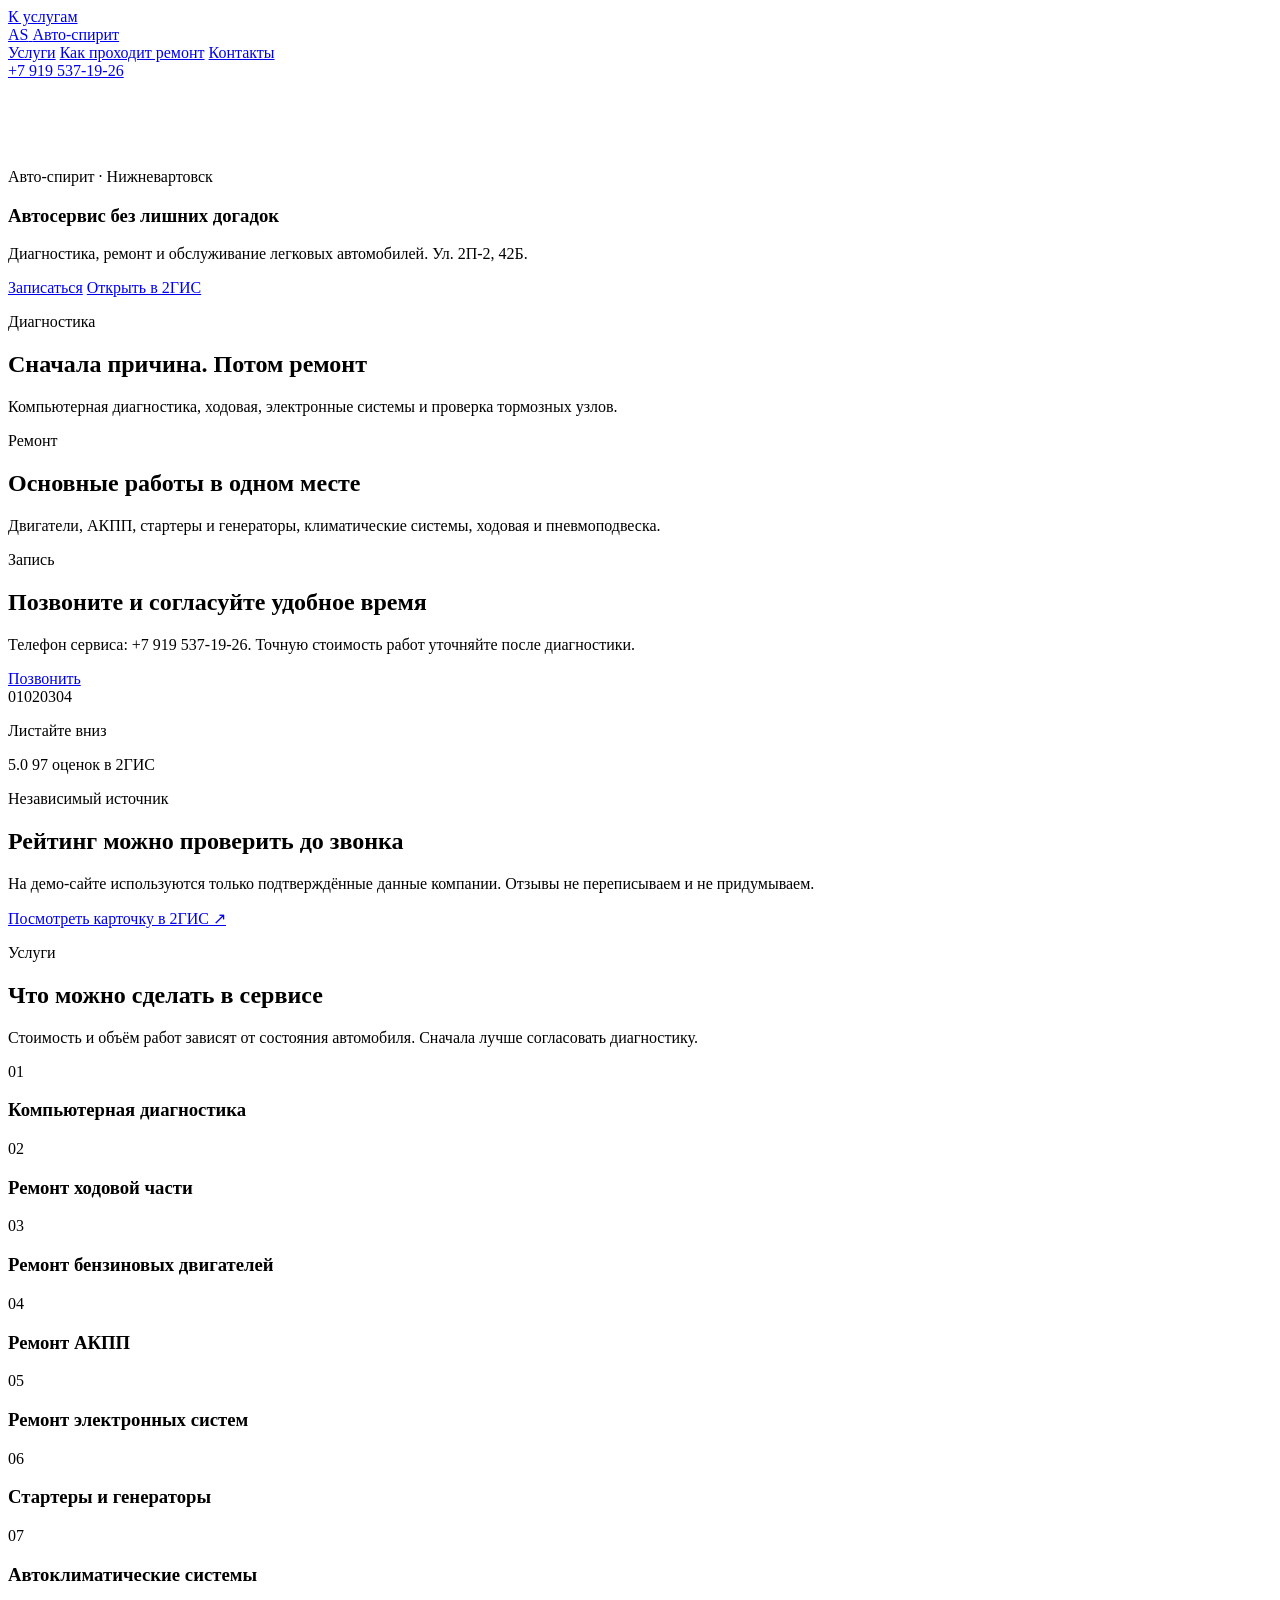
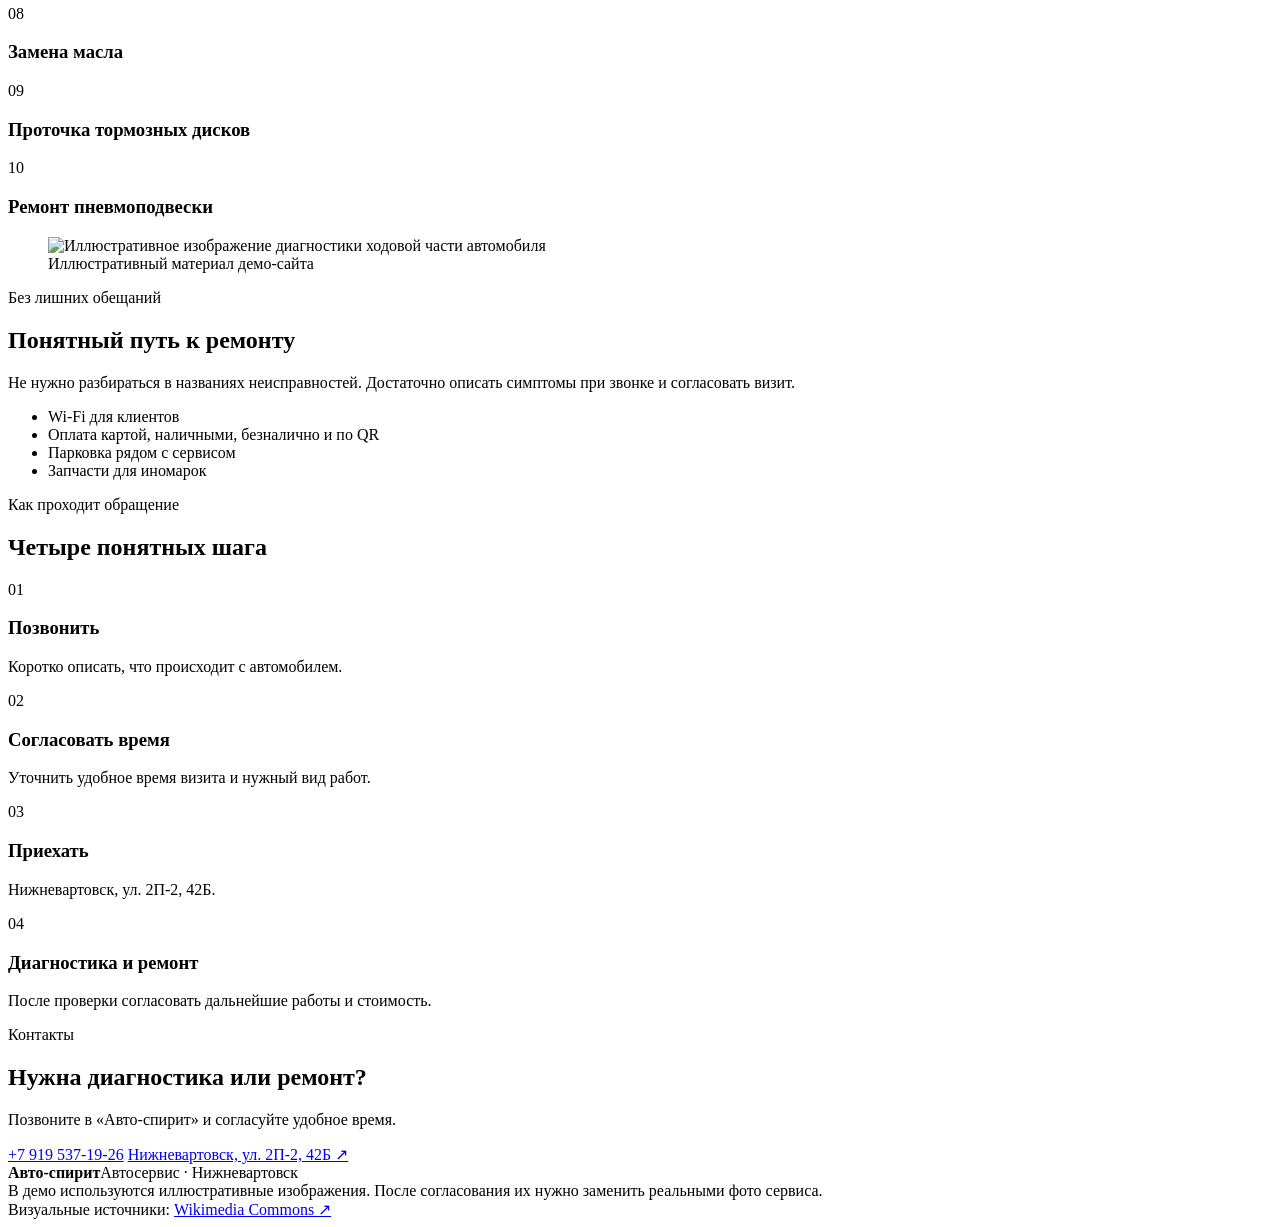
==== index.html @ ada2e163 "Build commercial landing page structure" ====
<!doctype html>
<html lang="ru">
<head>
  <meta charset="utf-8">
  <meta name="viewport" content="width=device-width, initial-scale=1, viewport-fit=cover">
  <title>Авто-спирит — автосервис в Нижневартовске</title>
  <meta name="description" content="Авто-спирит в Нижневартовске: компьютерная диагностика, ремонт ходовой, двигателей, АКПП, автоэлектрики и обслуживание автомобилей.">
  <link rel="canonical" href="https://evsavelev.github.io/auto-spirit-nizhnevartovsk/">
  <meta property="og:type" content="website">
  <meta property="og:title" content="Авто-спирит — автосервис в Нижневартовске">
  <meta property="og:description" content="Диагностика, ремонт и обслуживание автомобилей. Нижневартовск, ул. 2П-2, 42Б.">
  <meta property="og:url" content="https://evsavelev.github.io/auto-spirit-nizhnevartovsk/">
  <meta property="og:image" content="https://commons.wikimedia.org/wiki/Special:Redirect/file/Car_repair_in_an_auto_shop_with_tools_and_equipment_present_on_the_floor_and_a_partially_disassembled_vehicle_on_a_lift.jpg?width=1600">
  <meta name="theme-color" content="#0F1113">
  <link rel="icon" href="./favicon.svg" type="image/svg+xml">
  <link rel="stylesheet" href="./styles.css">
  <script type="application/ld+json">
  {
    "@context":"https://schema.org",
    "@type":"AutoRepair",
    "name":"Авто-спирит",
    "url":"https://evsavelev.github.io/auto-spirit-nizhnevartovsk/",
    "telephone":"+7 919 537-19-26",
    "address":{
      "@type":"PostalAddress",
      "streetAddress":"ул. 2П-2, 42Б",
      "addressLocality":"Нижневартовск",
      "addressRegion":"ХМАО — Югра",
      "addressCountry":"RU"
    },
    "areaServed":"Нижневартовск",
    "sameAs":["https://2gis.ru/nizhnevartovsk/firm/70000001038314457"]
  }
  </script>
</head>
<body>
  <a class="skip-link" href="#services">К услугам</a>

  <header class="site-header">
    <a class="brand" href="#top" aria-label="Авто-спирит, на первый экран">
      <span class="brand-mark" aria-hidden="true">AS</span>
      <span>Авто-спирит</span>
    </a>
    <nav class="desktop-nav" aria-label="Основная навигация">
      <a href="#services">Услуги</a>
      <a href="#process">Как проходит ремонт</a>
      <a href="#contact">Контакты</a>
    </nav>
    <a class="header-phone" href="tel:+79195371926">+7 919 537-19-26</a>
  </header>

  <main>
    <section class="story" id="top" aria-label="Основные направления автосервиса">
      <div class="story-stage">
        <div class="scene scene-1 is-active" data-scene="0">
          <img src="https://commons.wikimedia.org/wiki/Special:Redirect/file/Car_repair_in_an_auto_shop_with_tools_and_equipment_present_on_the_floor_and_a_partially_disassembled_vehicle_on_a_lift.jpg?width=1920" alt="" fetchpriority="high">
        </div>
        <div class="scene scene-2" data-scene="1">
          <img src="https://commons.wikimedia.org/wiki/Special:Redirect/file/Car_mechanic_worker_repairing_suspension_of_lifted_automobile_at_auto_repair_garage_shop.jpg?width=1600" alt="" loading="eager">
        </div>
        <div class="scene scene-3" data-scene="2">
          <img src="https://commons.wikimedia.org/wiki/Special:Redirect/file/A_vehicle_is_lifted_on_a_garage_lift.jpg?width=1600" alt="" loading="eager">
        </div>
        <div class="scene scene-4" data-scene="3">
          <img src="https://commons.wikimedia.org/wiki/Special:Redirect/file/Car_repair_in_an_auto_shop_with_tools_and_equipment_present_on_the_floor_and_a_partially_disassembled_vehicle_on_a_lift.jpg?width=1920" alt="" loading="eager">
        </div>
        <div class="scene-shade" aria-hidden="true"></div>

        <div class="story-copy">
          <article class="story-panel is-active" data-panel="0">
            <p class="eyebrow">Авто-спирит · Нижневартовск</p>
            <h1>Автосервис без лишних догадок</h1>
            <p class="lead">Диагностика, ремонт и обслуживание легковых автомобилей. Ул. 2П-2, 42Б.</p>
            <div class="hero-actions">
              <a class="button button-primary" href="tel:+79195371926">Записаться</a>
              <a class="button button-ghost" href="https://2gis.ru/nizhnevartovsk/firm/70000001038314457" target="_blank" rel="noopener">Открыть в 2ГИС</a>
            </div>
          </article>

          <article class="story-panel" data-panel="1">
            <p class="eyebrow">Диагностика</p>
            <h2>Сначала причина. Потом ремонт</h2>
            <p class="lead">Компьютерная диагностика, ходовая, электронные системы и проверка тормозных узлов.</p>
          </article>

          <article class="story-panel" data-panel="2">
            <p class="eyebrow">Ремонт</p>
            <h2>Основные работы в одном месте</h2>
            <p class="lead">Двигатели, АКПП, стартеры и генераторы, климатические системы, ходовая и пневмоподвеска.</p>
          </article>

          <article class="story-panel" data-panel="3">
            <p class="eyebrow">Запись</p>
            <h2>Позвоните и согласуйте удобное время</h2>
            <p class="lead">Телефон сервиса: +7 919 537-19-26. Точную стоимость работ уточняйте после диагностики.</p>
            <div class="hero-actions">
              <a class="button button-primary" href="tel:+79195371926">Позвонить</a>
            </div>
          </article>
        </div>

        <div class="story-rail" aria-hidden="true">
          <span class="rail-fill"></span>
          <div class="rail-labels"><span>01</span><span>02</span><span>03</span><span>04</span></div>
        </div>
        <p class="scroll-hint">Листайте вниз</p>
      </div>
    </section>

    <section class="trust-strip" aria-label="Доверие">
      <div class="container trust-grid">
        <div>
          <span class="big-score">5.0</span>
          <span class="score-note">97 оценок в 2ГИС</span>
        </div>
        <div class="trust-copy">
          <p class="eyebrow">Независимый источник</p>
          <h2>Рейтинг можно проверить до звонка</h2>
          <p>На демо-сайте используются только подтверждённые данные компании. Отзывы не переписываем и не придумываем.</p>
          <a class="text-link" href="https://2gis.ru/nizhnevartovsk/firm/70000001038314457" target="_blank" rel="noopener">Посмотреть карточку в 2ГИС ↗</a>
        </div>
      </div>
    </section>

    <section class="services-section" id="services">
      <div class="container services-layout">
        <div class="section-intro">
          <p class="eyebrow">Услуги</p>
          <h2>Что можно сделать в сервисе</h2>
          <p>Стоимость и объём работ зависят от состояния автомобиля. Сначала лучше согласовать диагностику.</p>
        </div>
        <div class="service-list">
          <div class="service-item"><span>01</span><h3>Компьютерная диагностика</h3></div>
          <div class="service-item"><span>02</span><h3>Ремонт ходовой части</h3></div>
          <div class="service-item"><span>03</span><h3>Ремонт бензиновых двигателей</h3></div>
          <div class="service-item"><span>04</span><h3>Ремонт АКПП</h3></div>
          <div class="service-item"><span>05</span><h3>Ремонт электронных систем</h3></div>
          <div class="service-item"><span>06</span><h3>Стартеры и генераторы</h3></div>
          <div class="service-item"><span>07</span><h3>Автоклиматические системы</h3></div>
          <div class="service-item"><span>08</span><h3>Замена масла</h3></div>
          <div class="service-item"><span>09</span><h3>Проточка тормозных дисков</h3></div>
          <div class="service-item"><span>10</span><h3>Ремонт пневмоподвески</h3></div>
        </div>
      </div>
    </section>

    <section class="feature-section">
      <div class="container feature-grid">
        <figure class="feature-media">
          <img src="https://commons.wikimedia.org/wiki/Special:Redirect/file/Car_mechanic_worker_repairing_suspension_of_lifted_automobile_at_auto_repair_garage_shop.jpg?width=1400" alt="Иллюстративное изображение диагностики ходовой части автомобиля" loading="lazy">
          <figcaption>Иллюстративный материал демо-сайта</figcaption>
        </figure>
        <div class="feature-copy">
          <p class="eyebrow">Без лишних обещаний</p>
          <h2>Понятный путь к ремонту</h2>
          <p>Не нужно разбираться в названиях неисправностей. Достаточно описать симптомы при звонке и согласовать визит.</p>
          <ul class="fact-list">
            <li>Wi-Fi для клиентов</li>
            <li>Оплата картой, наличными, безналично и по QR</li>
            <li>Парковка рядом с сервисом</li>
            <li>Запчасти для иномарок</li>
          </ul>
        </div>
      </div>
    </section>

    <section class="process-section" id="process">
      <div class="container">
        <div class="process-head">
          <p class="eyebrow">Как проходит обращение</p>
          <h2>Четыре понятных шага</h2>
        </div>
        <div class="process-grid">
          <article><span>01</span><h3>Позвонить</h3><p>Коротко описать, что происходит с автомобилем.</p></article>
          <article><span>02</span><h3>Согласовать время</h3><p>Уточнить удобное время визита и нужный вид работ.</p></article>
          <article><span>03</span><h3>Приехать</h3><p>Нижневартовск, ул. 2П-2, 42Б.</p></article>
          <article><span>04</span><h3>Диагностика и ремонт</h3><p>После проверки согласовать дальнейшие работы и стоимость.</p></article>
        </div>
      </div>
    </section>

    <section class="contact-section" id="contact">
      <div class="container contact-grid">
        <div>
          <p class="eyebrow">Контакты</p>
          <h2>Нужна диагностика или ремонт?</h2>
          <p>Позвоните в «Авто-спирит» и согласуйте удобное время.</p>
        </div>
        <div class="contact-actions">
          <a class="contact-phone" href="tel:+79195371926">+7 919 537-19-26</a>
          <a class="contact-address" href="https://2gis.ru/nizhnevartovsk/firm/70000001038314457" target="_blank" rel="noopener">Нижневартовск, ул. 2П-2, 42Б ↗</a>
        </div>
      </div>
    </section>
  </main>

  <footer class="site-footer">
    <div class="container footer-grid">
      <div><strong>Авто-спирит</strong><span>Автосервис · Нижневартовск</span></div>
      <div class="footer-note">В демо используются иллюстративные изображения. После согласования их нужно заменить реальными фото сервиса.</div>
      <div class="sources">
        <span>Визуальные источники:</span>
        <a href="https://commons.wikimedia.org/" target="_blank" rel="noopener">Wikimedia Commons ↗</a>
      </div>
    </div>
  </footer>

  <script src="./script.js"></script>
</body>
</html>
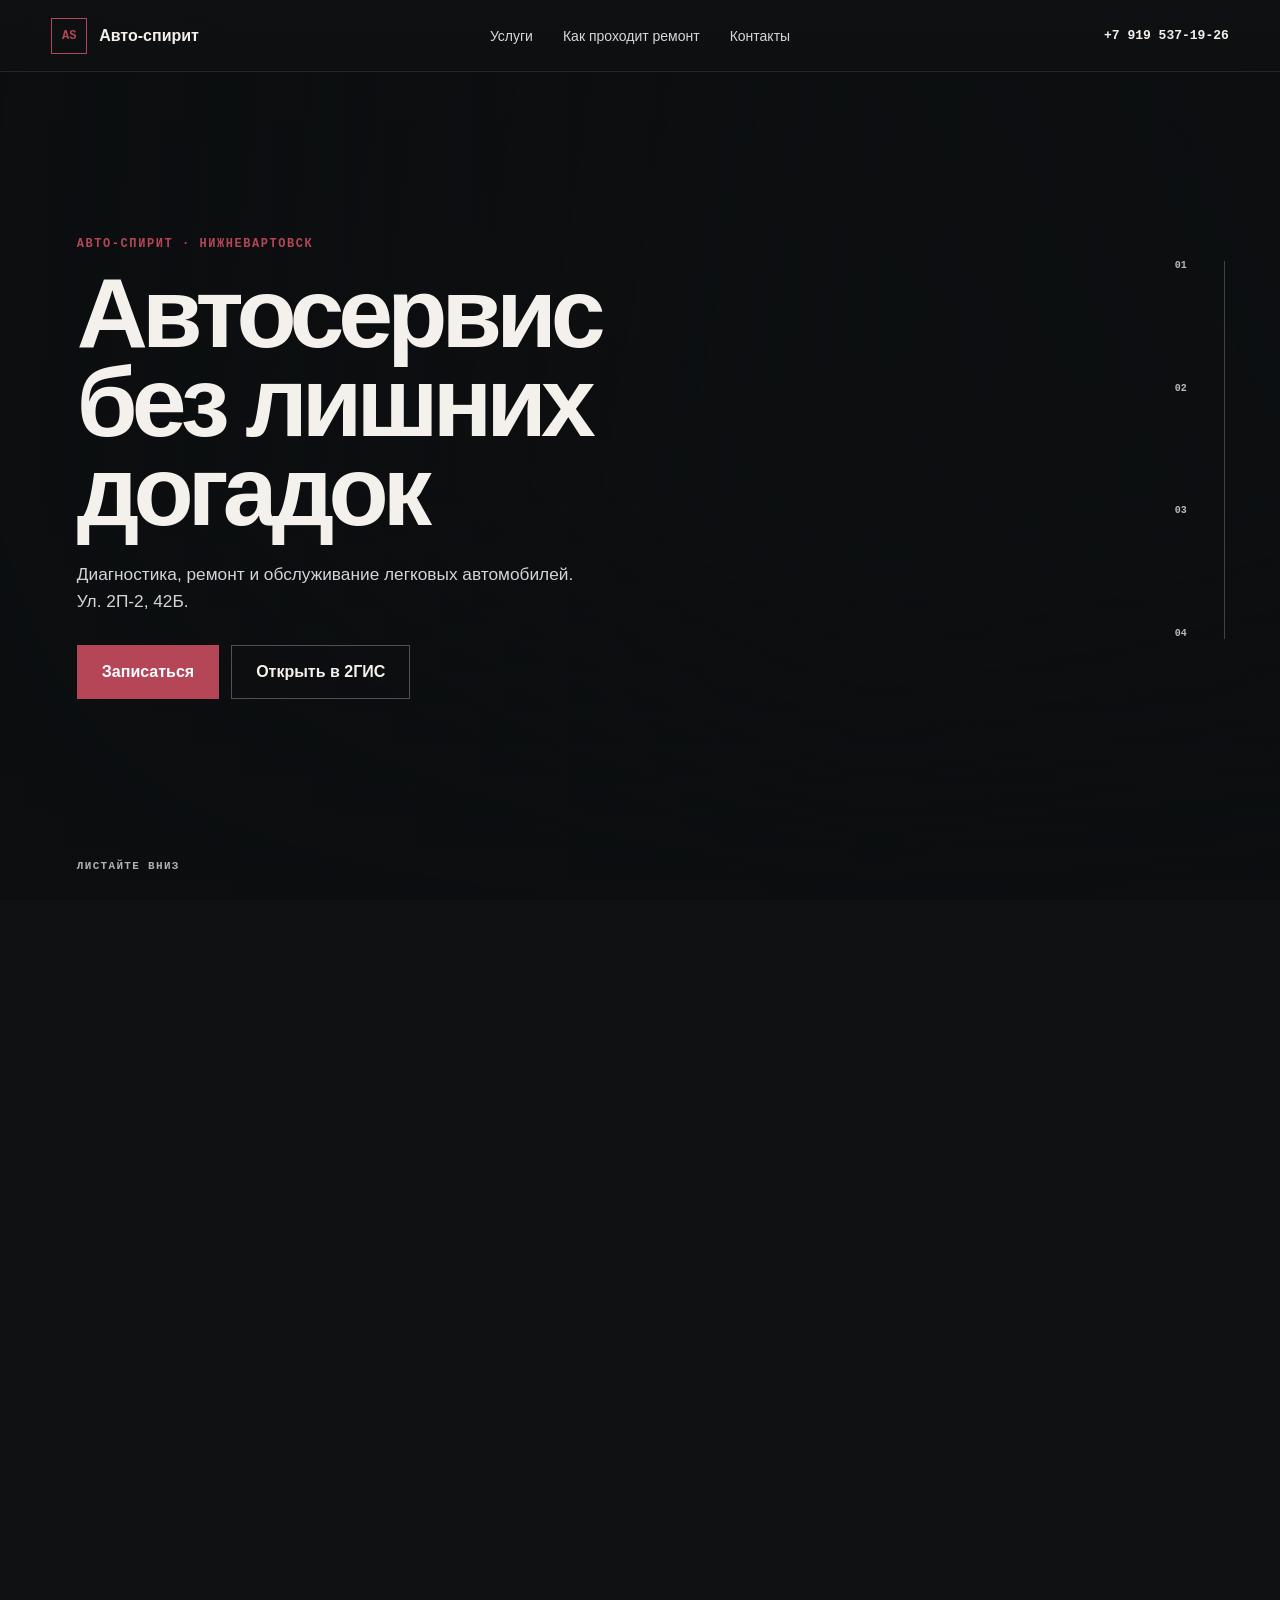
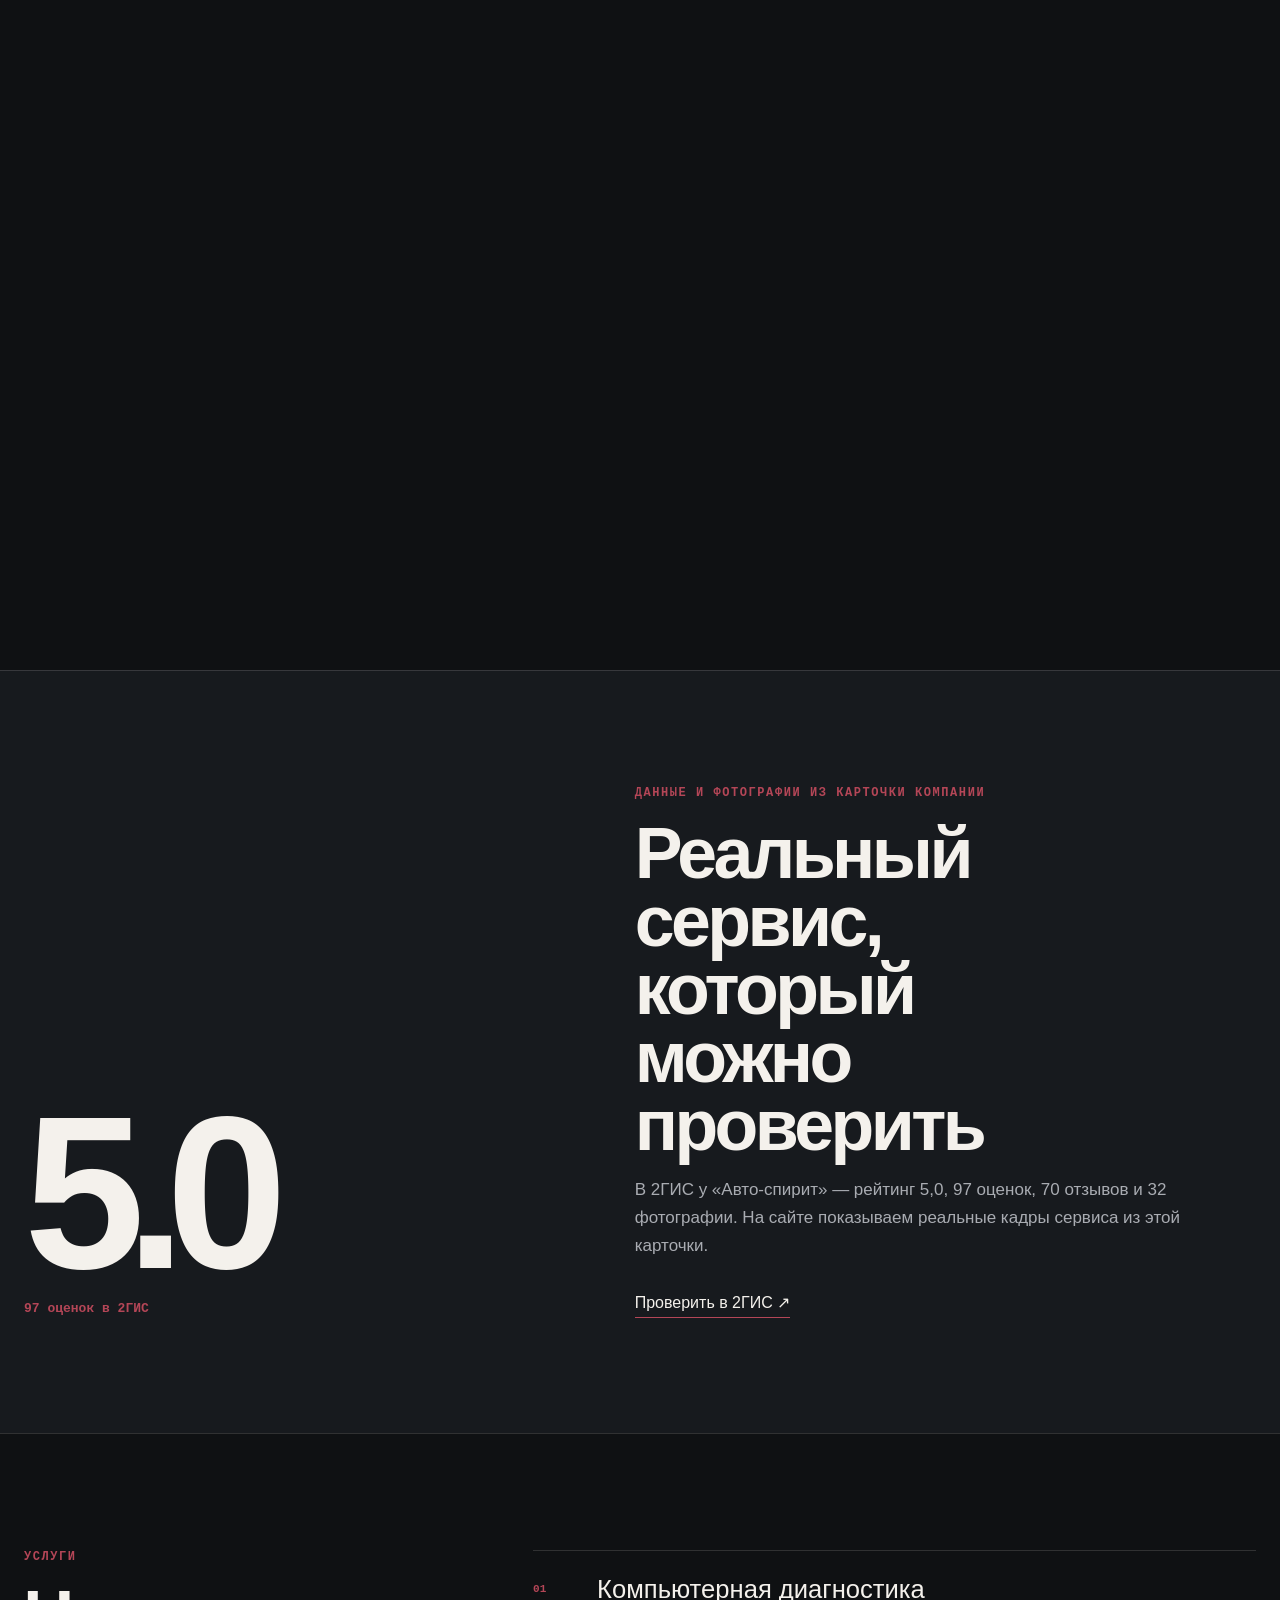
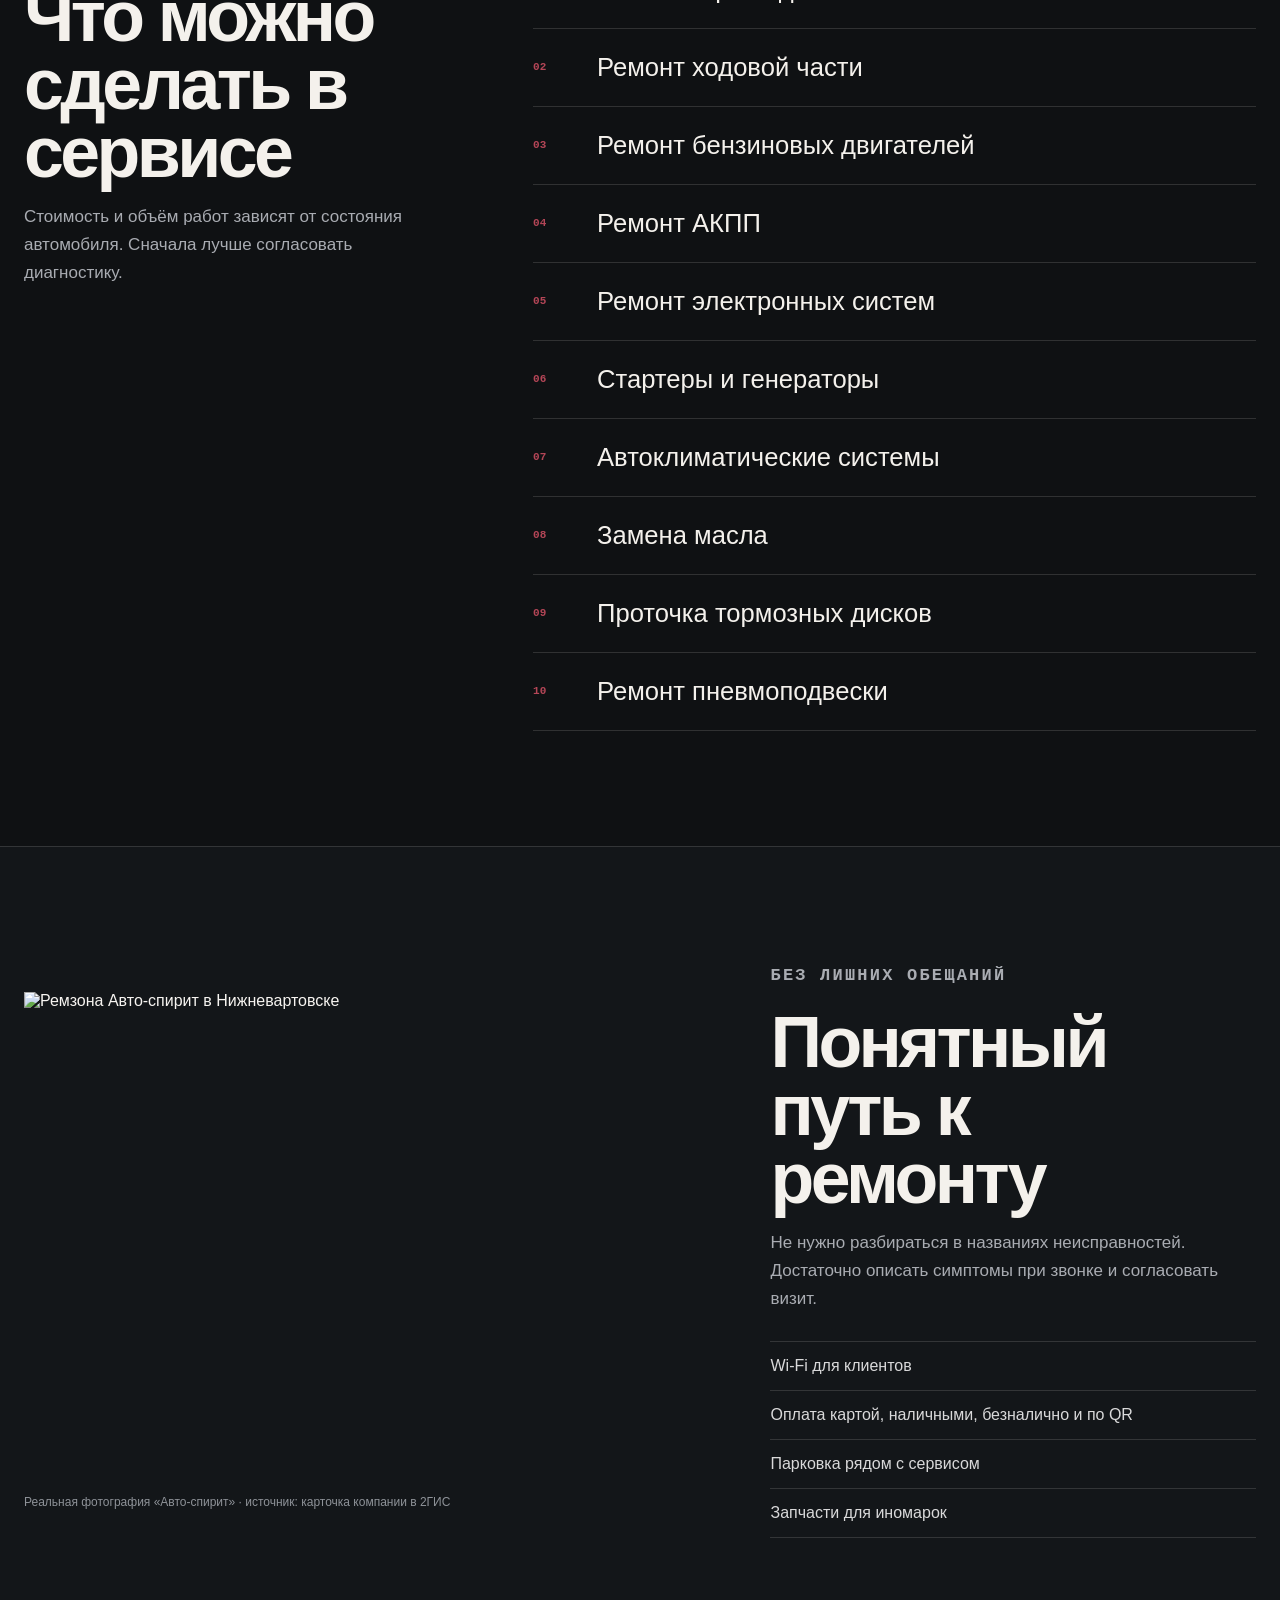
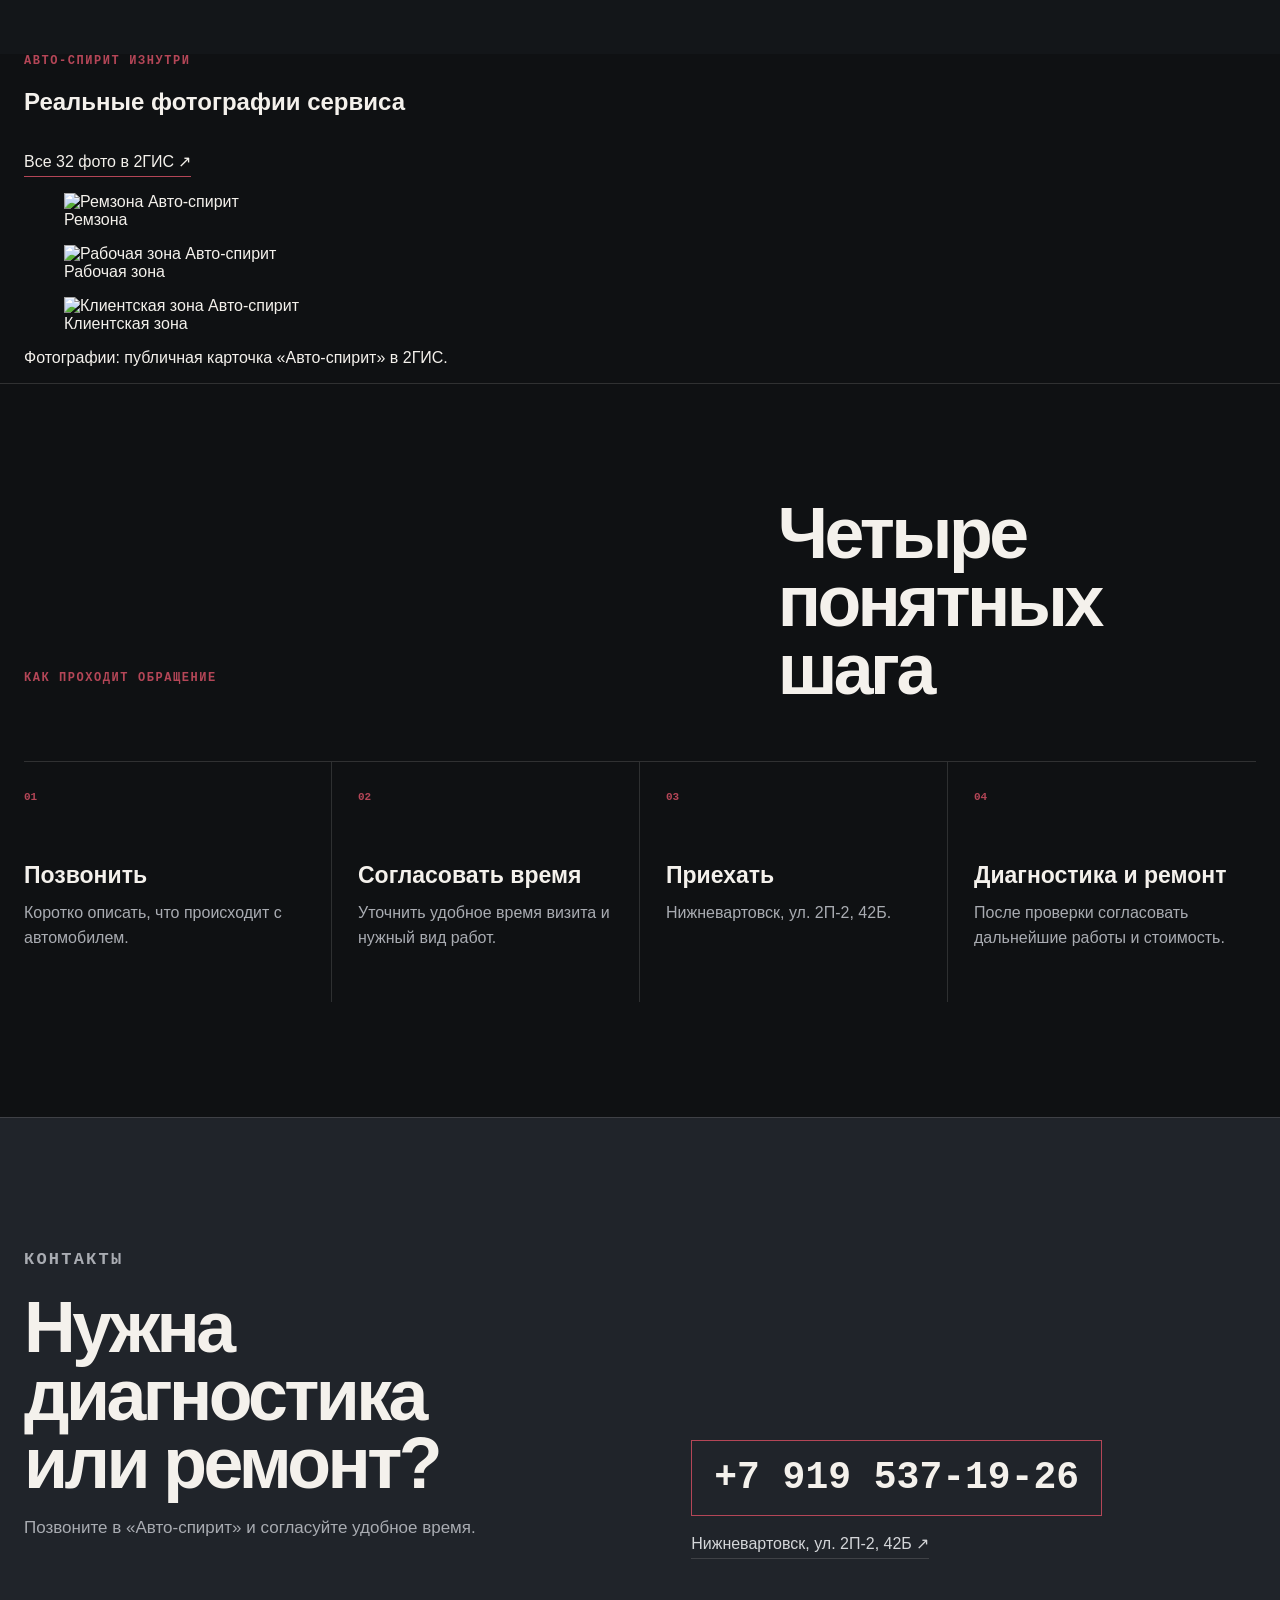
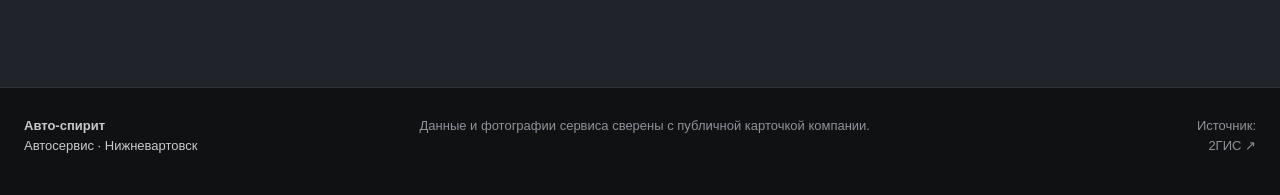
==== commit 243f81f5: "Use real 2GIS photos and strengthen trust content" ====
--- a/index.html
+++ b/index.html
@@ -10,7 +10,7 @@
   <meta property="og:title" content="Авто-спирит — автосервис в Нижневартовске">
   <meta property="og:description" content="Диагностика, ремонт и обслуживание автомобилей. Нижневартовск, ул. 2П-2, 42Б.">
   <meta property="og:url" content="https://evsavelev.github.io/auto-spirit-nizhnevartovsk/">
-  <meta property="og:image" content="https://commons.wikimedia.org/wiki/Special:Redirect/file/Car_repair_in_an_auto_shop_with_tools_and_equipment_present_on_the_floor_and_a_partially_disassembled_vehicle_on_a_lift.jpg?width=1600">
+  <meta property="og:image" content="https://i9.photo.2gis.com/images/branch/0/30258560169083028_02dc.jpg">
   <meta name="theme-color" content="#0F1113">
   <link rel="icon" href="./favicon.svg" type="image/svg+xml">
   <link rel="stylesheet" href="./styles.css">
@@ -53,16 +53,16 @@
     <section class="story" id="top" aria-label="Основные направления автосервиса">
       <div class="story-stage">
         <div class="scene scene-1 is-active" data-scene="0">
-          <img src="https://commons.wikimedia.org/wiki/Special:Redirect/file/Car_repair_in_an_auto_shop_with_tools_and_equipment_present_on_the_floor_and_a_partially_disassembled_vehicle_on_a_lift.jpg?width=1920" alt="" fetchpriority="high">
+          <img src="https://i9.photo.2gis.com/images/branch/0/30258560169083028_02dc.jpg" alt="Авто-спирит — здание автосервиса в Нижневартовске" fetchpriority="high" decoding="async">
         </div>
         <div class="scene scene-2" data-scene="1">
-          <img src="https://commons.wikimedia.org/wiki/Special:Redirect/file/Car_mechanic_worker_repairing_suspension_of_lifted_automobile_at_auto_repair_garage_shop.jpg?width=1600" alt="" loading="eager">
+          <img src="https://i1.photo.2gis.com/images/branch/0/30258560090796687_f87a.jpg" alt="Ремзона автосервиса Авто-спирит" loading="lazy" decoding="async">
         </div>
         <div class="scene scene-3" data-scene="2">
-          <img src="https://commons.wikimedia.org/wiki/Special:Redirect/file/A_vehicle_is_lifted_on_a_garage_lift.jpg?width=1600" alt="" loading="eager">
+          <img src="https://i6.photo.2gis.com/images/branch/0/30258560090796714_7977.jpg" alt="Оборудование и рабочая зона Авто-спирит" loading="lazy" decoding="async">
         </div>
         <div class="scene scene-4" data-scene="3">
-          <img src="https://commons.wikimedia.org/wiki/Special:Redirect/file/Car_repair_in_an_auto_shop_with_tools_and_equipment_present_on_the_floor_and_a_partially_disassembled_vehicle_on_a_lift.jpg?width=1920" alt="" loading="eager">
+          <img src="https://i2.photo.2gis.com/images/branch/0/30258560090796711_aef3.jpg" alt="Диагностика и ремонт в Авто-спирит" loading="lazy" decoding="async">
         </div>
         <div class="scene-shade" aria-hidden="true"></div>
 
@@ -114,10 +114,10 @@
           <span class="score-note">97 оценок в 2ГИС</span>
         </div>
         <div class="trust-copy">
-          <p class="eyebrow">Независимый источник</p>
-          <h2>Рейтинг можно проверить до звонка</h2>
-          <p>На демо-сайте используются только подтверждённые данные компании. Отзывы не переписываем и не придумываем.</p>
-          <a class="text-link" href="https://2gis.ru/nizhnevartovsk/firm/70000001038314457" target="_blank" rel="noopener">Посмотреть карточку в 2ГИС ↗</a>
+          <p class="eyebrow">Данные и фотографии из карточки компании</p>
+          <h2>Реальный сервис, который можно проверить</h2>
+          <p>В 2ГИС у «Авто-спирит» — рейтинг 5,0, 97 оценок, 70 отзывов и 32 фотографии. На сайте показываем реальные кадры сервиса из этой карточки.</p>
+          <a class="text-link" href="https://2gis.ru/nizhnevartovsk/firm/70000001038314457" target="_blank" rel="noopener">Проверить в 2ГИС ↗</a>
         </div>
       </div>
     </section>
@@ -147,8 +147,8 @@
     <section class="feature-section">
       <div class="container feature-grid">
         <figure class="feature-media">
-          <img src="https://commons.wikimedia.org/wiki/Special:Redirect/file/Car_mechanic_worker_repairing_suspension_of_lifted_automobile_at_auto_repair_garage_shop.jpg?width=1400" alt="Иллюстративное изображение диагностики ходовой части автомобиля" loading="lazy">
-          <figcaption>Иллюстративный материал демо-сайта</figcaption>
+          <img src="https://i9.photo.2gis.com/images/branch/0/30258560090796716_41ff.jpg" alt="Ремзона Авто-спирит в Нижневартовске" loading="lazy" decoding="async">
+          <figcaption>Реальная фотография «Авто-спирит» · источник: карточка компании в 2ГИС</figcaption>
         </figure>
         <div class="feature-copy">
           <p class="eyebrow">Без лишних обещаний</p>
@@ -164,6 +164,21 @@
       </div>
     </section>
 
+
+    <section class="gallery-section" aria-label="Фотографии автосервиса">
+      <div class="container">
+        <div class="gallery-head">
+          <div><p class="eyebrow">Авто-спирит изнутри</p><h2>Реальные фотографии сервиса</h2></div>
+          <a class="text-link" href="https://2gis.ru/nizhnevartovsk/gallery/firm/70000001038314457" target="_blank" rel="noopener">Все 32 фото в 2ГИС ↗</a>
+        </div>
+        <div class="photo-grid">
+          <figure class="photo-main"><img src="https://i1.photo.2gis.com/images/branch/0/30258560090796687_f87a.jpg" alt="Ремзона Авто-спирит" loading="lazy" decoding="async"><figcaption>Ремзона</figcaption></figure>
+          <figure><img src="https://i6.photo.2gis.com/images/branch/0/30258560090796714_7977.jpg" alt="Рабочая зона Авто-спирит" loading="lazy" decoding="async"><figcaption>Рабочая зона</figcaption></figure>
+          <figure><img src="https://i2.photo.2gis.com/photo-gallery/3a61e986-3d74-4b71-abcb-ef96614f7c92.jpg" alt="Клиентская зона Авто-спирит" loading="lazy" decoding="async"><figcaption>Клиентская зона</figcaption></figure>
+        </div>
+        <p class="gallery-source">Фотографии: публичная карточка «Авто-спирит» в 2ГИС.</p>
+      </div>
+    </section>
     <section class="process-section" id="process">
       <div class="container">
         <div class="process-head">
@@ -197,10 +212,10 @@
   <footer class="site-footer">
     <div class="container footer-grid">
       <div><strong>Авто-спирит</strong><span>Автосервис · Нижневартовск</span></div>
-      <div class="footer-note">В демо используются иллюстративные изображения. После согласования их нужно заменить реальными фото сервиса.</div>
+      <div class="footer-note">Данные и фотографии сервиса сверены с публичной карточкой компании.</div>
       <div class="sources">
-        <span>Визуальные источники:</span>
-        <a href="https://commons.wikimedia.org/" target="_blank" rel="noopener">Wikimedia Commons ↗</a>
+        <span>Источник:</span>
+        <a href="https://2gis.ru/nizhnevartovsk/firm/70000001038314457" target="_blank" rel="noopener">2ГИС ↗</a>
       </div>
     </div>
   </footer>
--- a/styles.css
+++ b/styles.css
@@ -0,0 +1,180 @@
+:root{
+  --bg:#0f1113;--surface:#171a1e;--surface-2:#20242a;--text:#f4f1ec;
+  --muted:#a9acb2;--line:rgba(244,241,236,.14);--accent:#b44657;
+  --container:1280px;--header:72px
+}
+*{box-sizing:border-box}
+html{scroll-behavior:smooth;background:var(--bg)}
+body{margin:0;background:var(--bg);color:var(--text);font-family:Inter,"Segoe UI",Arial,sans-serif;overflow-x:hidden}
+a{color:inherit}
+img{display:block;max-width:100%}
+.container{width:min(calc(100% - 48px),var(--container));margin-inline:auto}
+.skip-link{position:fixed;left:16px;top:-100px;z-index:99;background:#fff;color:#000;padding:10px 14px}
+.skip-link:focus{top:16px}
+
+.site-header{
+  position:fixed;inset:0 0 auto 0;z-index:50;height:var(--header);
+  padding:0 clamp(18px,4vw,64px);display:grid;grid-template-columns:1fr auto 1fr;
+  align-items:center;border-bottom:1px solid rgba(255,255,255,.09);
+  background:linear-gradient(to bottom,rgba(15,17,19,.88),rgba(15,17,19,.58));
+  backdrop-filter:blur(16px)
+}
+.brand{display:inline-flex;align-items:center;gap:12px;width:max-content;text-decoration:none;font-weight:700}
+.brand-mark{
+  width:36px;height:36px;display:grid;place-items:center;border:1px solid var(--accent);
+  color:var(--accent);font:700 12px/1 ui-monospace,SFMono-Regular,Consolas,monospace
+}
+.desktop-nav{display:flex;gap:30px}
+.desktop-nav a{font-size:14px;text-decoration:none;color:#d7d8da}
+.desktop-nav a:hover{color:#fff}
+.header-phone{justify-self:end;text-decoration:none;font:600 13px/1 ui-monospace,SFMono-Regular,Consolas,monospace}
+
+.story{height:430vh;position:relative}
+.story-stage{position:sticky;top:0;height:100dvh;overflow:hidden;background:#0d0f11}
+.scene{position:absolute;inset:0;opacity:0;will-change:opacity;pointer-events:none}
+.scene.is-active{opacity:1}
+.scene img{
+  width:100%;height:100%;object-fit:cover;object-position:center;
+  transform:scale(1.04);will-change:transform;filter:saturate(.78) contrast(1.04) brightness(.8)
+}
+.scene-2 img,.scene-3 img{object-position:center 48%}
+.scene-shade{
+  position:absolute;inset:0;z-index:4;
+  background:
+    linear-gradient(90deg,rgba(12,14,16,.92) 0%,rgba(12,14,16,.58) 38%,rgba(12,14,16,.2) 68%,rgba(12,14,16,.38) 100%),
+    linear-gradient(0deg,rgba(12,14,16,.86) 0%,transparent 46%,rgba(12,14,16,.14) 100%)
+}
+.story-copy{
+  position:absolute;z-index:7;inset:0;display:flex;align-items:center;
+  padding:calc(var(--header) + 42px) clamp(22px,6vw,96px) 78px
+}
+.story-panel{
+  position:absolute;width:min(760px,70vw);opacity:0;transform:translateY(26px);
+  pointer-events:none;transition:opacity .28s ease,transform .28s ease
+}
+.story-panel.is-active{opacity:1;transform:none;pointer-events:auto}
+.eyebrow{
+  margin:0 0 18px;color:var(--accent);font:700 12px/1.2 ui-monospace,SFMono-Regular,Consolas,monospace;
+  text-transform:uppercase;letter-spacing:.13em
+}
+.story-panel h1,.story-panel h2{
+  max-width:11ch;margin:0;font-size:clamp(54px,7.7vw,118px);
+  line-height:.9;letter-spacing:-.06em;font-weight:700;text-wrap:balance
+}
+.lead{
+  max-width:52ch;margin:26px 0 0;color:#d4d5d7;font-size:clamp(17px,1.35vw,21px);line-height:1.55
+}
+.hero-actions{display:flex;gap:12px;flex-wrap:wrap;margin-top:30px}
+.button{
+  min-height:54px;display:inline-flex;align-items:center;justify-content:center;padding:0 24px;
+  text-decoration:none;font-weight:700;border:1px solid transparent;transition:.2s ease
+}
+.button-primary{background:var(--accent);color:#fff;border-color:var(--accent)}
+.button-primary:hover{transform:translateY(-2px);filter:brightness(1.08)}
+.button-ghost{border-color:rgba(255,255,255,.28);background:rgba(15,17,19,.34)}
+.button-ghost:hover{border-color:#fff;background:rgba(255,255,255,.06)}
+.story-rail{position:absolute;z-index:8;right:clamp(20px,4vw,58px);top:50%;transform:translateY(-50%);height:42vh;width:54px}
+.story-rail::before{content:"";position:absolute;right:4px;top:0;width:1px;height:100%;background:rgba(255,255,255,.22)}
+.rail-fill{position:absolute;right:3px;top:0;width:3px;height:100%;background:var(--accent);transform:scaleY(0);transform-origin:top}
+.rail-labels{height:100%;display:flex;flex-direction:column;justify-content:space-between;color:#b9bbbe;font:600 10px/1 ui-monospace,SFMono-Regular,Consolas,monospace}
+.scroll-hint{position:absolute;z-index:8;left:clamp(22px,6vw,96px);bottom:28px;margin:0;color:#aeb1b5;font:600 11px/1 ui-monospace,SFMono-Regular,Consolas,monospace;text-transform:uppercase;letter-spacing:.12em}
+
+.trust-strip,.services-section,.feature-section,.process-section,.contact-section{border-top:1px solid var(--line)}
+.trust-strip{background:var(--surface);padding:clamp(76px,9vw,138px) 0}
+.trust-grid{display:grid;grid-template-columns:.9fr 1.1fr;gap:clamp(50px,8vw,140px);align-items:end}
+.big-score{display:block;font-size:clamp(120px,17vw,260px);line-height:.72;letter-spacing:-.09em;font-weight:700}
+.score-note{display:block;margin-top:28px;color:var(--accent);font:600 13px/1.4 ui-monospace,SFMono-Regular,Consolas,monospace}
+.trust-copy h2,.section-intro h2,.feature-copy h2,.process-head h2,.contact-section h2{
+  margin:0;max-width:12ch;font-size:clamp(42px,5.6vw,82px);line-height:.95;letter-spacing:-.05em
+}
+.trust-copy p:not(.eyebrow),.section-intro p:not(.eyebrow),.feature-copy>p,.contact-section p{
+  max-width:58ch;color:var(--muted);font-size:17px;line-height:1.65
+}
+.text-link{display:inline-block;margin-top:16px;text-decoration:none;border-bottom:1px solid var(--accent);padding-bottom:5px}
+
+.services-section{padding:clamp(80px,9vw,142px) 0}
+.services-layout{display:grid;grid-template-columns:.72fr 1.28fr;gap:clamp(48px,8vw,130px)}
+.section-intro{position:sticky;top:110px;align-self:start}
+.service-list{border-top:1px solid var(--line)}
+.service-item{
+  min-height:78px;display:grid;grid-template-columns:64px 1fr;align-items:center;
+  border-bottom:1px solid var(--line);transition:padding .2s ease,background .2s ease
+}
+.service-item:hover{padding-left:12px;background:rgba(255,255,255,.025)}
+.service-item span{color:var(--accent);font:600 11px/1 ui-monospace,SFMono-Regular,Consolas,monospace}
+.service-item h3{margin:0;font-size:clamp(19px,2vw,29px);font-weight:500}
+
+.feature-section{background:#131619;padding:clamp(80px,9vw,142px) 0}
+.feature-grid{display:grid;grid-template-columns:1.15fr .85fr;gap:clamp(42px,7vw,110px);align-items:center}
+.feature-media{margin:0;position:relative}
+.feature-media img{width:100%;aspect-ratio:4/3;object-fit:cover;filter:saturate(.76) contrast(1.03)}
+.feature-media figcaption{margin-top:10px;color:#8e9298;font-size:12px}
+.fact-list{list-style:none;margin:28px 0 0;padding:0;border-top:1px solid var(--line)}
+.fact-list li{padding:15px 0;border-bottom:1px solid var(--line);color:#d9d9da}
+
+.process-section{padding:clamp(80px,9vw,142px) 0}
+.process-head{display:flex;justify-content:space-between;gap:30px;align-items:end;margin-bottom:58px}
+.process-grid{display:grid;grid-template-columns:repeat(4,1fr);border-top:1px solid var(--line)}
+.process-grid article{min-height:240px;padding:24px 26px 20px 0;border-right:1px solid var(--line)}
+.process-grid article+article{padding-left:26px}
+.process-grid article:last-child{border-right:0}
+.process-grid span{color:var(--accent);font:600 11px/1 ui-monospace,SFMono-Regular,Consolas,monospace}
+.process-grid h3{margin:58px 0 12px;font-size:23px}
+.process-grid p{margin:0;color:var(--muted);line-height:1.55}
+
+.contact-section{background:var(--surface-2);padding:clamp(84px,10vw,152px) 0}
+.contact-grid{display:grid;grid-template-columns:1fr 1fr;gap:clamp(40px,8vw,120px);align-items:end}
+.contact-actions{display:flex;flex-direction:column;align-items:flex-start;gap:18px}
+.contact-phone{
+  display:inline-flex;padding:18px 22px;border:1px solid var(--accent);text-decoration:none;
+  font:700 clamp(21px,3vw,38px)/1 ui-monospace,SFMono-Regular,Consolas,monospace
+}
+.contact-phone:hover{background:var(--accent)}
+.contact-address{text-decoration:none;color:#d4d6d9;border-bottom:1px solid var(--line);padding-bottom:5px}
+
+.site-footer{border-top:1px solid var(--line);padding:30px 0 42px}
+.footer-grid{display:grid;grid-template-columns:1fr 1.4fr .8fr;gap:28px;color:#8f9399;font-size:13px}
+.footer-grid>div:first-child{display:flex;flex-direction:column;gap:5px;color:#c7c9cc}
+.sources{display:flex;flex-direction:column;align-items:flex-end;gap:5px}
+.sources a{text-decoration:none}
+
+@media (max-width:900px){
+  :root{--header:64px}
+  .container{width:min(calc(100% - 36px),var(--container))}
+  .site-header{grid-template-columns:1fr auto;padding:0 18px}
+  .desktop-nav{display:none}.header-phone{font-size:11px}
+  .story{height:390vh}
+  .story-copy{align-items:flex-end;padding:110px 20px 110px}
+  .story-panel{width:calc(100% - 40px)}
+  .story-panel h1,.story-panel h2{font-size:clamp(44px,11vw,76px);max-width:12ch}
+  .lead{font-size:16px}
+  .story-rail{right:14px;height:34vh}
+  .scroll-hint{left:20px;bottom:20px}
+  .trust-grid,.services-layout,.feature-grid,.contact-grid{grid-template-columns:1fr}
+  .section-intro{position:static}
+  .process-grid{grid-template-columns:1fr 1fr}
+  .process-grid article{border-bottom:1px solid var(--line)}
+  .footer-grid{grid-template-columns:1fr}
+  .sources{align-items:flex-start}
+}
+@media (max-width:560px){
+  .brand>span:last-child{display:none}
+  .header-phone{font-size:10px}
+  .story-copy{padding-inline:18px}
+  .story-panel{width:calc(100% - 36px)}
+  .story-panel h1,.story-panel h2{font-size:clamp(42px,13vw,62px)}
+  .hero-actions{flex-direction:column;align-items:stretch}
+  .button{width:100%}
+  .story-rail{display:none}
+  .trust-strip,.services-section,.feature-section,.process-section,.contact-section{padding-block:68px}
+  .big-score{font-size:36vw}
+  .process-grid{grid-template-columns:1fr}
+  .process-grid article,.process-grid article+article{padding:22px 0;border-right:0}
+  .process-grid h3{margin-top:28px}
+  .contact-phone{width:100%;justify-content:center;font-size:18px}
+}
+@media (prefers-reduced-motion:reduce){
+  html{scroll-behavior:auto}
+  *,*::before,*::after{transition:none!important;animation:none!important}
+  .scene img{transform:none!important}
+}
